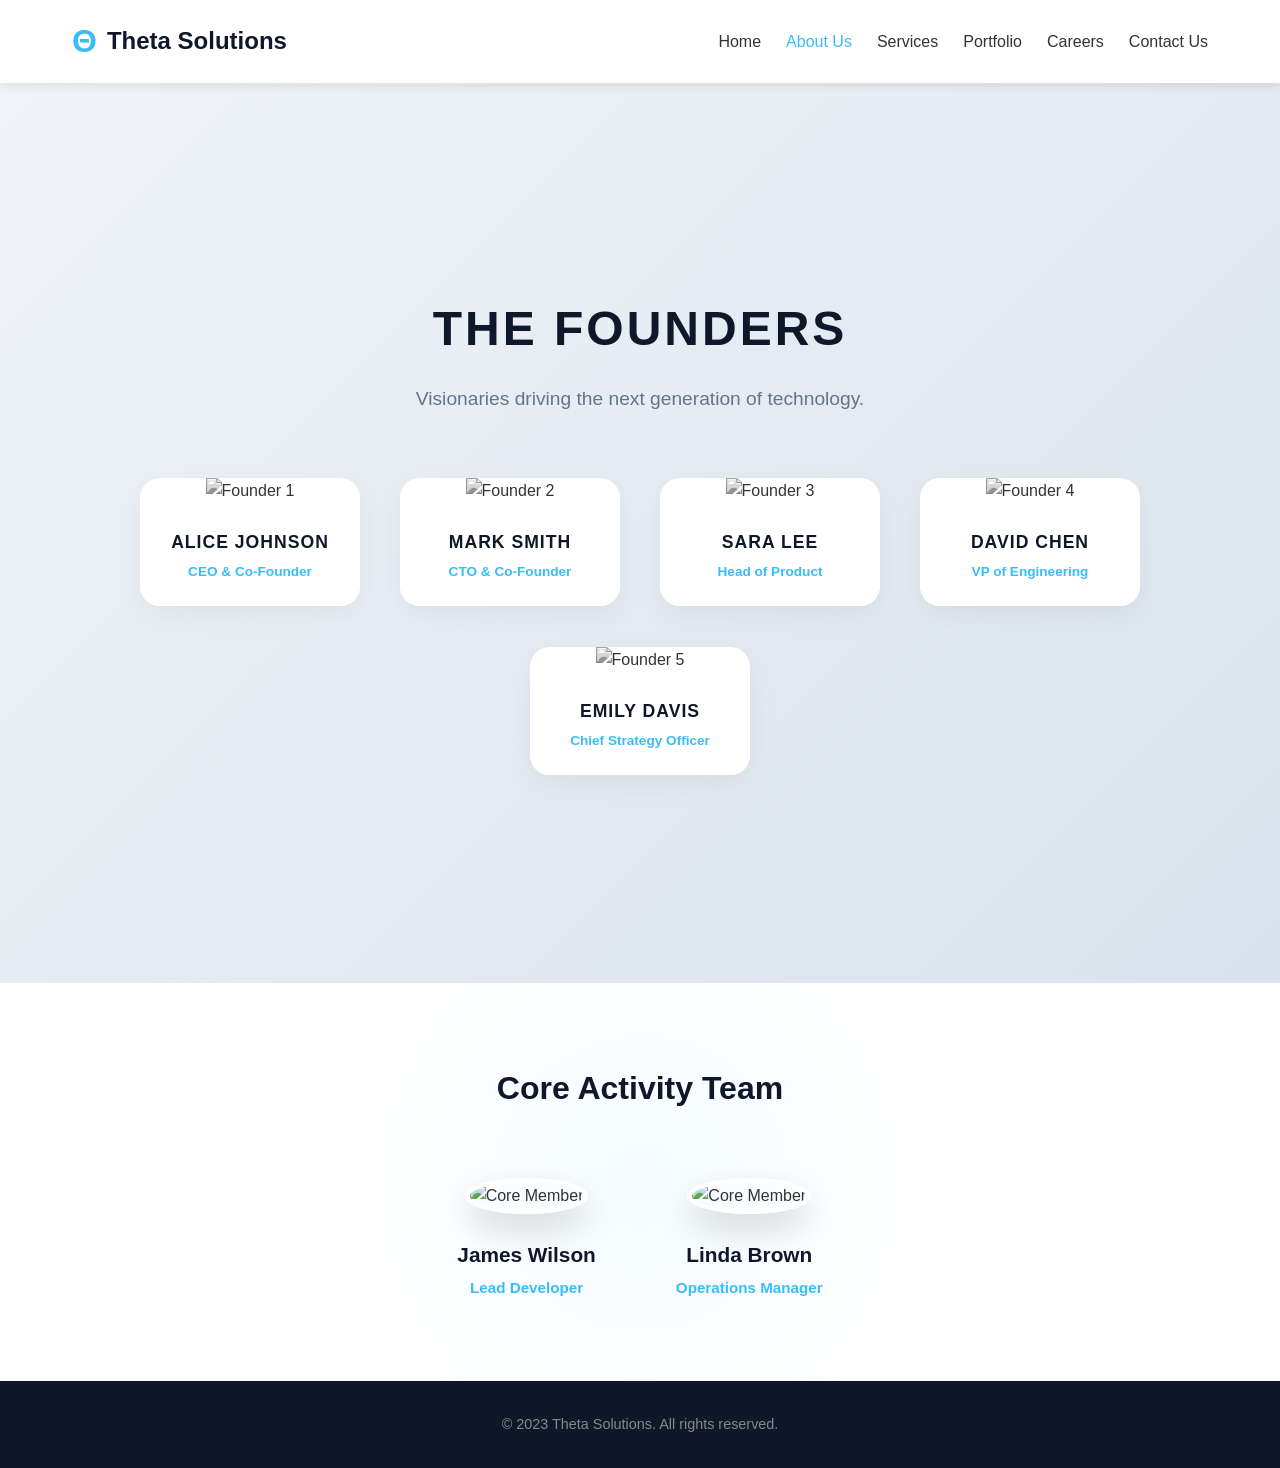
==== About-us.html @ 3244dc7b "Refactor About Us page with updated founder details Removed unnecessary comments and added role badg" ====
<!DOCTYPE html>
<html lang="en">
<head>
    <meta charset="UTF-8">
    <meta name="viewport" content="width=device-width, initial-scale=1.0">
    <title>Theta Solutions - About Us</title>
    
    <link rel="stylesheet" href="css/style.css">
</head>
<body>

    <!-- HEADER -->
    <header>
        <div class="header-container">
            <div class="brand-area">
                <div class="logo-icon">Θ</div>
                <div class="company-name">Theta Solutions</div>
            </div>
            
            <nav>
                <ul>
                    <li><a href="index.html">Home</a></li>
                    <li><a href="about.html" style="color: var(--accent-color);">About Us</a></li>
                    <li><a href="services.html">Services</a></li>
                    <li><a href="portfolio.html">Portfolio</a></li>
                    <li><a href="careers.html">Careers</a></li>
                    <li><a href="contact.html">Contact Us</a></li>
                </ul>
            </nav>
        </div>
    </header>

    <main>
        
        <!-- 1. FOUNDERS SECTION -->
        <section class="about-hero">
            <h2>The Founders</h2>
            <p>Visionaries driving the next generation of technology.</p>
            
            <div class="team-grid">
                
                <!-- Founder 1 -->
                <div class="team-card" onclick="activateCard(this)">
                    <img src="https://picsum.photos/seed/founder1/400/500" alt="Founder 1">
                    <div class="team-name-box">
                        <div class="team-name">Alice Johnson</div>
                        <div class="team-role">CEO & Co-Founder</div>
                    </div>
                    <div class="profile-details">
                        <h3>Alice Johnson</h3>
                        <span class="role-badge">CEO & Co-Founder</span>
                        <p>Alice has over 15 years of experience in strategic tech development. She leads the vision and global expansion of Theta Solutions, focusing on sustainable growth and innovation.</p>
                    </div>
                </div>

                <!-- Founder 2 -->
                <div class="team-card" onclick="activateCard(this)">
                    <img src="https://picsum.photos/seed/founder2/400/500" alt="Founder 2">
                    <div class="team-name-box">
                        <div class="team-name">Mark Smith</div>
                        <div class="team-role">CTO & Co-Founder</div>
                    </div>
                    <div class="profile-details">
                        <h3>Mark Smith</h3>
                        <span class="role-badge">CTO & Co-Founder</span>
                        <p>An expert in AI and machine learning, Mark architects the core systems that power our client solutions. He believes in code that thinks.</p>
                    </div>
                </div>

                <!-- Founder 3 -->
                <div class="team-card" onclick="activateCard(this)">
                    <img src="https://picsum.photos/seed/founder3/400/500" alt="Founder 3">
                    <div class="team-name-box">
                        <div class="team-name">Sara Lee</div>
                        <div class="team-role">Head of Product</div>
                    </div>
                    <div class="profile-details">
                        <h3>Sara Lee</h3>
                        <span class="role-badge">Head of Product</span>
                        <p>Sara ensures that every software deployment meets the highest standards of user experience. Her attention to detail is legendary.</p>
                    </div>
                </div>

                <!-- Founder 4 -->
                <div class="team-card" onclick="activateCard(this)">
                    <img src="https://picsum.photos/seed/founder4/400/500" alt="Founder 4">
                    <div class="team-name-box">
                        <div class="team-name">David Chen</div>
                        <div class="team-role">VP of Engineering</div>
                    </div>
                    <div class="profile-details">
                        <h3>David Chen</h3>
                        <span class="role-badge">VP of Engineering</span>
                        <p>David leads our engineering teams, fostering a culture of code excellence and rapid innovation across all departments.</p>
                    </div>
                </div>

                <!-- Founder 5 -->
                <div class="team-card" onclick="activateCard(this)">
                    <img src="https://picsum.photos/seed/founder5/400/500" alt="Founder 5">
                    <div class="team-name-box">
                        <div class="team-name">Emily Davis</div>
                        <div class="team-role">Chief Strategy Officer</div>
                    </div>
                    <div class="profile-details">
                        <h3>Emily Davis</h3>
                        <span class="role-badge">Chief Strategy Officer</span>
                        <p>Emily identifies new market opportunities and steers the company's long-term growth strategies with precision.</p>
                    </div>
                </div>

            </div>
        </section>

        <!-- The Overlay (Backdrop) -->
        <div class="founders-overlay" id="overlay"></div>

        <!-- 2. CORE MEMBERS SECTION -->
        <section class="core-section">
            <h2>Core Activity Team</h2>
            
            <div class="core-grid">
                
                <!-- Core 1 -->
                <div class="core-card">
                    <img src="https://picsum.photos/seed/core1/400/400" alt="Core Member">
                    <div class="core-name">James Wilson</div>
                    <div class="core-role">Lead Developer</div>
                </div>

                <!-- Core 2 -->
                <div class="core-card">
                    <img src="https://picsum.photos/seed/core2/400/400" alt="Core Member">
                    <div class="core-name">Linda Brown</div>
                    <div class="core-role">Operations Manager</div>
                </div>

            </div>
        </section>

    </main>

    <!-- FOOTER -->
    <footer>
        <p>&copy; 2023 Theta Solutions. All rights reserved.</p>
    </footer>

    <!-- JAVASCRIPT -->
    <script>
        const overlay = document.getElementById('overlay');
        const cards = document.querySelectorAll('.team-card');

        function activateCard(element) {
            // Add active class to clicked card
            element.classList.add('active');
            
            // Create a close button dynamically
            const closeBtn = document.createElement('button');
            closeBtn.className = 'close-btn';
            closeBtn.innerHTML = '&times;';
            closeBtn.onclick = closeOverlay;
            
            // Append close button to the active card
            element.appendChild(closeBtn);

            // Show overlay
            overlay.classList.add('active');
            
            // Prevent body scroll when modal is open
            document.body.style.overflow = 'hidden';
        }

        function closeOverlay() {
            // Remove active classes
            cards.forEach(card => {
                card.classList.remove('active');
                // Remove the close button if it exists
                const btn = card.querySelector('.close-btn');
                if(btn) btn.remove();
            });
            
            overlay.classList.remove('active');
            document.body.style.overflow = 'auto'; // Restore scroll
        }

        // Click overlay to close
        overlay.addEventListener('click', closeOverlay);
    </script>

</body>
</html>
---- css/style.css ----
/* --- css/style.css --- */

:root {
    --primary-color: #0f172a;
    --accent-color: #38bdf8;
    --text-dark: #333333;
    --text-light: #f8fafc;
    --bg-light: #ffffff;
    --bg-dark: #1e293b;
}

* { margin: 0; padding: 0; box-sizing: border-box; }

body {
    font-family: 'Segoe UI', Tahoma, Geneva, Verdana, sans-serif;
    color: var(--text-dark);
    line-height: 1.6;
}

a { text-decoration: none; color: inherit; transition: color 0.3s; }
ul { list-style: none; }

/* --- HEADER --- */
header {
    background-color: var(--bg-light);
    box-shadow: 0 2px 10px rgba(0,0,0,0.1);
    position: sticky;
    top: 0;
    z-index: 1000;
}

.header-container {
    max-width: 1200px;
    margin: 0 auto;
    padding: 1rem 2rem;
    display: flex;
    justify-content: space-between;
    align-items: center;
}

.brand-area {
    display: flex;
    align-items: center;
    gap: 10px;
}

.logo-icon {
    font-size: 2rem;
    color: var(--accent-color);
    font-weight: bold;
}

.company-name {
    font-size: 1.5rem;
    font-weight: 700;
    color: var(--primary-color);
}

nav ul { display: flex; gap: 25px; }
nav a { font-size: 1rem; font-weight: 500; color: var(--text-dark); }
nav a:hover { color: var(--accent-color); }

/* --- SLIDER --- */
.slider-container {
    position: relative;
    width: 100%;
    height: 900px;
    overflow: hidden;
    background-color: #000;
}

.slide {
    position: absolute; top: 0; left: 0;
    width: 100%; height: 100%;
    opacity: 0;
    transition: opacity 0.8s ease-in-out;
    background-size: cover;
    background-position: center;
}

.slide.active { opacity: 1; }

.slide-overlay {
    position: absolute;
    top: 50%; left: 50%;
    transform: translate(-50%, -50%);
    text-align: center;
    color: white;
    text-shadow: 2px 2px 8px rgba(0,0,0,0.8);
    z-index: 10;
}

.slide-overlay h2 { font-size: 3rem; margin-bottom: 10px; }

/* --- FOUR CIRCLES --- */
.services-preview {
    background-color: #f1f5f9;
    padding: 4rem 2rem;
    text-align: center;
}

.services-preview h2 {
    font-size: 2rem;
    color: var(--primary-color);
    margin-bottom: 3rem;
    text-transform: uppercase;
    letter-spacing: 2px;
}

.circles-container {
    display: flex;
    justify-content: center;
    gap: 3rem;
    flex-wrap: wrap;
}

.circle-item {
    text-decoration: none;
    color: inherit;
    display: flex;
    flex-direction: column;
    align-items: center;
    transition: transform 0.3s ease;
}

.circle-item:hover { transform: translateY(-10px); }

/* THIS MAKES THEM CIRCLES */
.circle-visual {
    width: 250px;
    height: 250px;
    border-radius: 50%;
    overflow: hidden;
    background-color: #fff;
    box-shadow: 0 10px 20px rgba(0,0,0,0.1);
    margin-bottom: 1rem;
    border: 5px solid white;
    transition: border-color 0.3s;
}

.circle-item:hover .circle-visual { border-color: var(--accent-color); }

.circle-visual img {
    width: 100%; height: 100%;
    object-fit: cover;
}

.circle-title {
    font-size: 1.1rem;
    font-weight: 700;
    color: var(--primary-color);
}

/* --- VISION & MISSION --- */
.split-section { display: flex; flex-wrap: wrap; width: 100%; }

.split-half {
    flex: 1;
    min-width: 350px;
    padding: 4rem 2rem;
    display: flex;
    flex-direction: column;
    justify-content: center;
}

.vision-section { 
    background-color: var(--bg-light); 
    color: var(--text-dark); 
    border-right: 1px solid #eee; 
}

.mission-section { 
    background-color: var(--bg-dark); 
    color: var(--text-light); 
}

.section-title { 
    font-size: 2rem; 
    margin-bottom: 1.5rem; 
    color: var(--accent-color); 
    text-transform: uppercase; 
}

.section-content { 
    font-size: 1.1rem; 
    max-width: 600px; 
    margin-bottom: 2rem; 
}

.cta-button {
    display: inline-block; padding: 12px 30px;
    background-color: var(--accent-color); color: var(--bg-dark);
    font-weight: bold; border-radius: 5px; width: fit-content;
}

/* --- FOOTER --- */
footer {
    background-color: #0f172a; color: #888;
    text-align: center; padding: 2rem;
    font-size: 0.9rem;
}

@media (max-width: 768px) {
    .header-container { flex-direction: column; gap: 1rem; }
    .slider-container { height: 400px; }
    .circles-container { gap: 2rem; }
    .circle-visual { width: 140px; height: 140px; }
}

/* --- ADVANCED ABOUT PAGE STYLES --- */

/* 1. MAIN SECTION BACKGROUND */
.about-hero {
    background: linear-gradient(135deg, #f0f4f8 0%, #d9e2ec 100%);
    padding: 5rem 2rem;
    text-align: center;
    min-height: 100vh; /* Full screen height */
    display: flex;
    flex-direction: column;
    justify-content: center;
    align-items: center;
}

.about-hero h2 {
    font-size: 3rem;
    color: var(--primary-color);
    margin-bottom: 1rem;
    text-transform: uppercase;
    letter-spacing: 3px;
    opacity: 0; /* For animation entry */
    animation: fadeInDown 1s ease forwards;
}

.about-hero p {
    font-size: 1.2rem;
    color: #64748b;
    max-width: 600px;
    margin-bottom: 4rem;
    opacity: 0;
    animation: fadeInUp 1s ease 0.3s forwards;
}

/* 2. FOUNDERS GRID (3D Cards) */
.team-grid {
    display: flex;
    justify-content: center;
    gap: 2.5rem;
    flex-wrap: wrap;
    position: relative;
    z-index: 10;
}

.team-card {
    position: relative;
    width: 220px;
    background: white;
    border-radius: 20px;
    overflow: hidden;
    box-shadow: 0 10px 30px rgba(0,0,0,0.05);
    cursor: pointer;
    transition: all 0.4s cubic-bezier(0.175, 0.885, 0.32, 1.275); /* Bouncy effect */
    transform-style: preserve-3d;
    opacity: 0;
    animation: popIn 0.6s ease forwards;
}

/* Staggered animation delay for cards */
.team-card:nth-child(1) { animation-delay: 0.5s; }
.team-card:nth-child(2) { animation-delay: 0.6s; }
.team-card:nth-child(3) { animation-delay: 0.7s; }
.team-card:nth-child(4) { animation-delay: 0.8s; }
.team-card:nth-child(5) { animation-delay: 0.9s; }

/* Image Styling: Grayscale to Color */
.team-card img {
    width: 100%;
    height: 280px;
    object-fit: cover;
    filter: grayscale(100%); /* Start Black & White */
    transition: all 0.5s ease;
}

.team-name-box {
    padding: 1.5rem;
    background: white;
    position: relative;
    z-index: 2;
}

.team-name {
    font-size: 1.1rem;
    font-weight: 800;
    color: var(--primary-color);
    text-transform: uppercase;
    letter-spacing: 1px;
}

.team-role {
    font-size: 0.85rem;
    color: var(--accent-color);
    font-weight: 600;
    margin-top: 5px;
}

/* --- HOVER EFFECTS --- */
.team-card:hover {
    transform: translateY(-15px) scale(1.05); /* Lift up and grow */
    box-shadow: 0 20px 40px rgba(56, 189, 248, 0.4); /* Blue Glow */
}

.team-card:hover img {
    filter: grayscale(0%); /* Turn to color */
    transform: scale(1.1); /* Zoom image slightly */
}

/* --- ACTIVE / EXPANDED STATE (The Modal) --- */
.founders-overlay {
    position: fixed;
    top: 0; left: 0; width: 100%; height: 100%;
    background: rgba(15, 23, 42, 0.6); /* Darker, sleeker overlay */
    backdrop-filter: blur(8px); /* Frosted glass effect on background */
    z-index: 900;
    opacity: 0;
    pointer-events: none;
    transition: opacity 0.4s ease;
    display: flex;
    align-items: center;
    justify-content: center;
}

.founders-overlay.active {
    opacity: 1;
    pointer-events: auto;
}

/* The Expanded Card */
.team-card.active {
    position: relative; /* Change from fixed to work with flex overlay */
    width: 450px;
    height: auto;
    z-index: 1000;
    transform: scale(1) !important;
    box-shadow: 0 25px 50px -12px rgba(0, 0, 0, 0.5);
    pointer-events: auto;
    animation: none; /* Stop entry animation */
    opacity: 1;
}

.team-card.active img {
    height: 350px;
    filter: grayscale(0%);
}

/* Hidden Details (Revealed on click) */
.profile-details {
    max-height: 0;
    overflow: hidden;
    opacity: 0;
    background: rgba(255, 255, 255, 0.95);
    transition: all 0.5s ease;
    padding: 0 2rem;
    text-align: left;
}

.team-card.active .profile-details {
    max-height: 500px;
    opacity: 1;
    padding: 2rem;
    border-top: 1px solid #eee;
}

.team-card.active .team-name-box {
    display: none; /* Hide the small info box when expanded */
}

.profile-details h3 {
    font-size: 1.8rem;
    color: var(--primary-color);
    margin-bottom: 0.5rem;
}

.profile-details .role-badge {
    display: inline-block;
    background: var(--accent-color);
    color: var(--bg-dark);
    padding: 4px 12px;
    border-radius: 20px;
    font-size: 0.8rem;
    font-weight: bold;
    margin-bottom: 1rem;
}

.profile-details p {
    color: #555;
    line-height: 1.7;
    font-size: 1rem;
}

.close-btn {
    position: absolute;
    top: 15px;
    right: 15px;
    background: white;
    border: none;
    font-size: 1.5rem;
    cursor: pointer;
    width: 40px; height: 40px;
    border-radius: 50%;
    display: flex; align-items: center; justify-content: center;
    box-shadow: 0 4px 10px rgba(0,0,0,0.2);
    z-index: 1001;
    transition: transform 0.3s;
}
.close-btn:hover { transform: rotate(90deg); background: var(--accent-color); }


/* 3. CORE MEMBERS (Floating Circles) */
.core-section {
    background: white;
    padding: 5rem 2rem;
    text-align: center;
    position: relative;
    overflow: hidden;
}

/* Decorative background circle */
.core-section::before {
    content: '';
    position: absolute;
    width: 600px; height: 600px;
    background: radial-gradient(circle, rgba(56, 189, 248, 0.05) 0%, rgba(255,255,255,0) 70%);
    top: 50%; left: 50%;
    transform: translate(-50%, -50%);
    z-index: 0;
}

.core-section h2 {
    font-size: 2rem;
    color: var(--primary-color);
    margin-bottom: 4rem;
    position: relative;
    z-index: 2;
}

.core-grid {
    display: flex;
    justify-content: center;
    gap: 5rem;
    position: relative;
    z-index: 2;
}

.core-card {
    animation: float 6s ease-in-out infinite;
}

.core-card:nth-child(2) { animation-delay: 3s; } /* Offset the float */

.core-card img {
    width: 200px;
    height: 200px;
    border-radius: 50%;
    object-fit: cover;
    border: 5px solid white;
    box-shadow: 0 15px 35px rgba(0,0,0,0.15);
    transition: all 0.4s ease;
}

.core-card:hover img {
    transform: scale(1.15) rotate(5deg);
    border-color: var(--accent-color);
}

.core-name {
    margin-top: 1.5rem;
    font-size: 1.3rem;
    font-weight: 700;
    color: var(--primary-color);
}

.core-role {
    color: var(--accent-color);
    font-weight: 600;
    font-size: 0.95rem;
    margin-top: 5px;
}

/* --- ANIMATIONS --- */
@keyframes fadeInDown {
    from { opacity: 0; transform: translateY(-30px); }
    to { opacity: 1; transform: translateY(0); }
}
@keyframes fadeInUp {
    from { opacity: 0; transform: translateY(30px); }
    to { opacity: 1; transform: translateY(0); }
}
@keyframes popIn {
    from { opacity: 0; transform: scale(0.8); }
    to { opacity: 1; transform: scale(1); }
}
@keyframes float {
    0% { transform: translateY(0px); }
    50% { transform: translateY(-20px); }
    100% { transform: translateY(0px); }
}
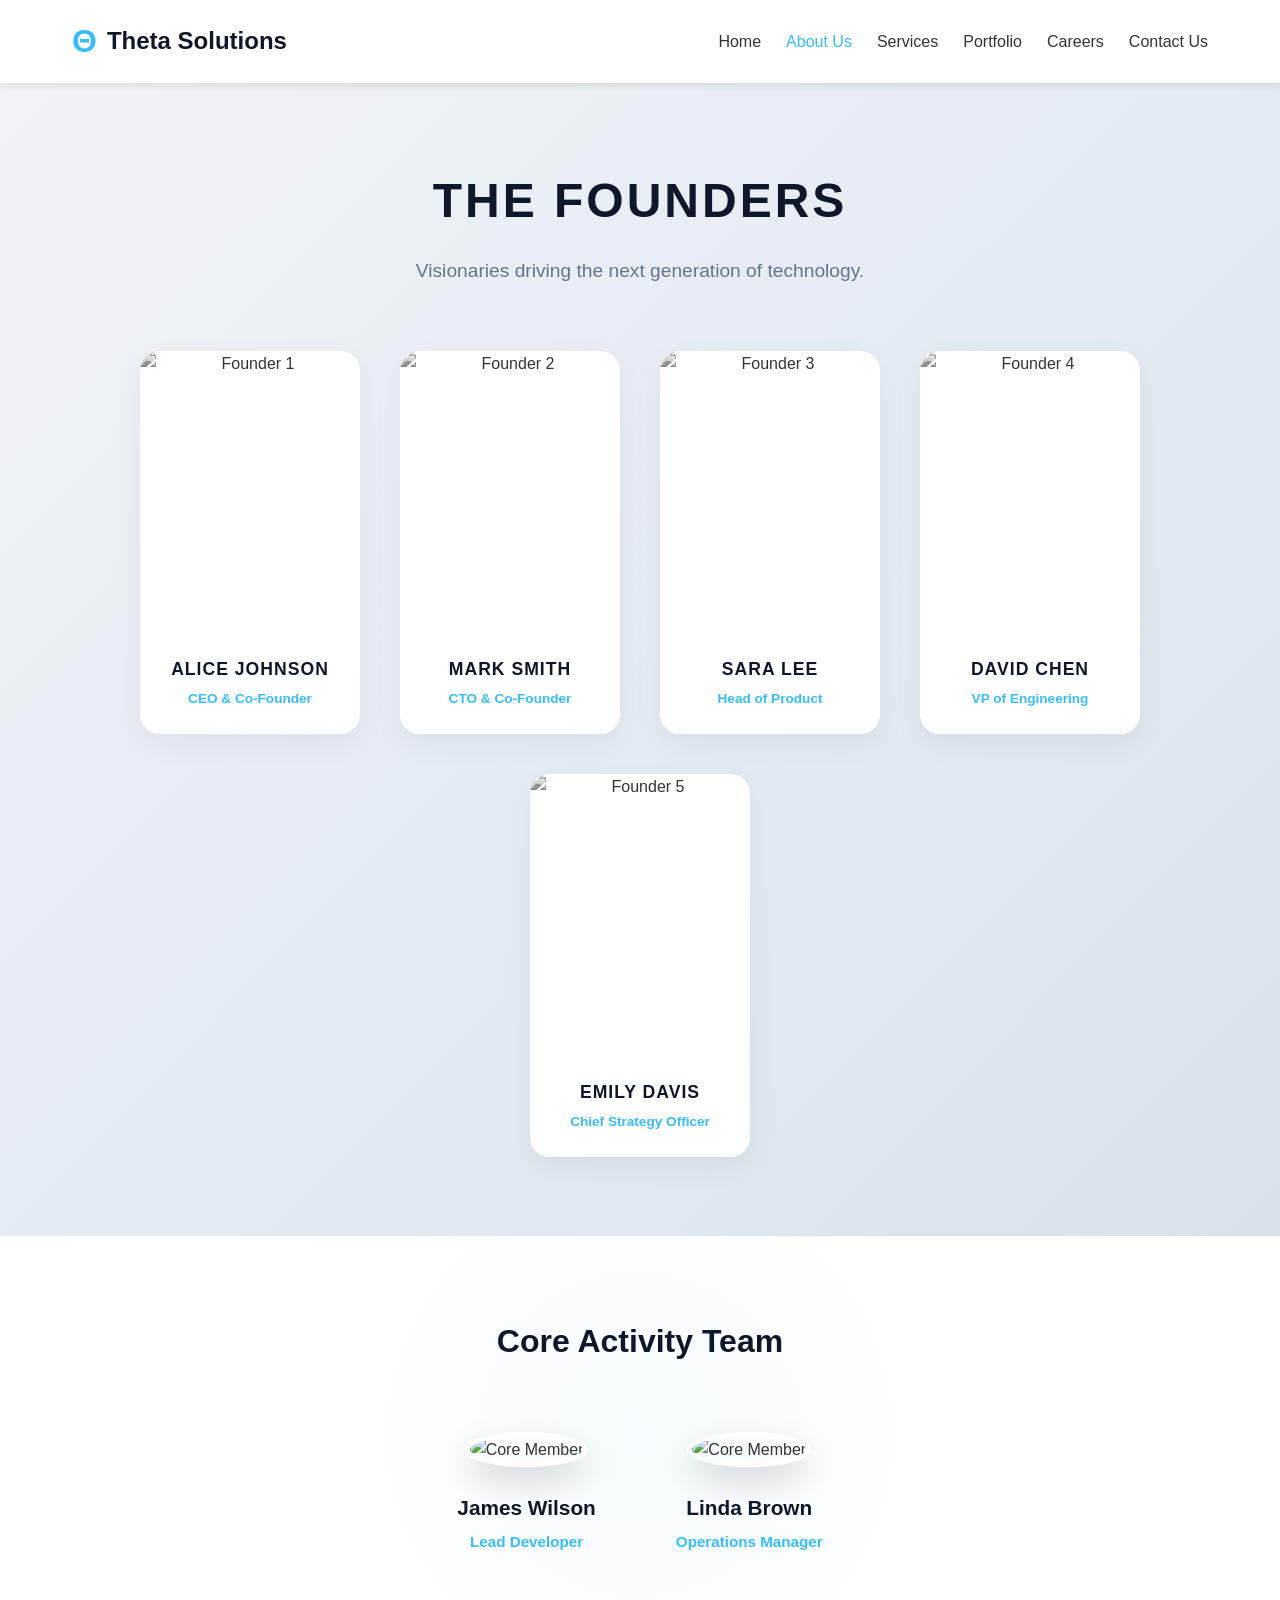
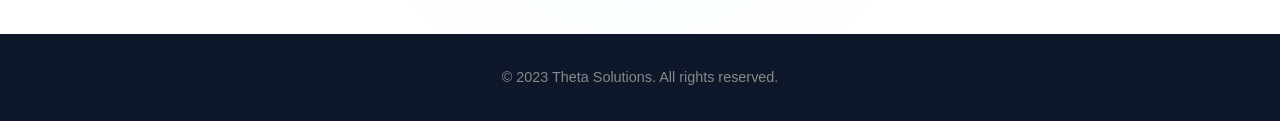
==== commit 2508da00: "Update About Us link to point to correct file" ====
--- a/About-us.html
+++ b/About-us.html
@@ -20,7 +20,7 @@
             <nav>
                 <ul>
                     <li><a href="index.html">Home</a></li>
-                    <li><a href="about.html" style="color: var(--accent-color);">About Us</a></li>
+                    <li><a href="about-us.html" style="color: var(--accent-color);">About Us</a></li>
                     <li><a href="services.html">Services</a></li>
                     <li><a href="portfolio.html">Portfolio</a></li>
                     <li><a href="careers.html">Careers</a></li>
--- a/css/style.css
+++ b/css/style.css
@@ -207,14 +207,16 @@
     .circle-visual { width: 140px; height: 140px; }
 }
 
-/* --- ADVANCED ABOUT PAGE STYLES --- */
-
-/* 1. MAIN SECTION BACKGROUND */
+/* ============================================================
+            ABOUT PAGE STYLES
+   ============================================================ */
+
+/* 1. HERO SECTION */
 .about-hero {
     background: linear-gradient(135deg, #f0f4f8 0%, #d9e2ec 100%);
     padding: 5rem 2rem;
     text-align: center;
-    min-height: 100vh; /* Full screen height */
+    min-height: 100vh;
     display: flex;
     flex-direction: column;
     justify-content: center;
@@ -227,7 +229,7 @@
     margin-bottom: 1rem;
     text-transform: uppercase;
     letter-spacing: 3px;
-    opacity: 0; /* For animation entry */
+    opacity: 0;
     animation: fadeInDown 1s ease forwards;
 }
 
@@ -240,7 +242,7 @@
     animation: fadeInUp 1s ease 0.3s forwards;
 }
 
-/* 2. FOUNDERS GRID (3D Cards) */
+/* 2. TEAM GRID */
 .team-grid {
     display: flex;
     justify-content: center;
@@ -255,36 +257,38 @@
     width: 220px;
     background: white;
     border-radius: 20px;
-    overflow: hidden;
+    overflow: hidden; /* Keeps image inside corners */
     box-shadow: 0 10px 30px rgba(0,0,0,0.05);
     cursor: pointer;
-    transition: all 0.4s cubic-bezier(0.175, 0.885, 0.32, 1.275); /* Bouncy effect */
-    transform-style: preserve-3d;
+    transition: all 0.4s cubic-bezier(0.175, 0.885, 0.32, 1.275);
     opacity: 0;
     animation: popIn 0.6s ease forwards;
 }
 
-/* Staggered animation delay for cards */
+/* Staggered entry */
 .team-card:nth-child(1) { animation-delay: 0.5s; }
 .team-card:nth-child(2) { animation-delay: 0.6s; }
 .team-card:nth-child(3) { animation-delay: 0.7s; }
 .team-card:nth-child(4) { animation-delay: 0.8s; }
 .team-card:nth-child(5) { animation-delay: 0.9s; }
 
-/* Image Styling: Grayscale to Color */
+/* IMAGE STYLING */
 .team-card img {
     width: 100%;
     height: 280px;
     object-fit: cover;
-    filter: grayscale(100%); /* Start Black & White */
+    filter: grayscale(100%);
     transition: all 0.5s ease;
-}
-
+    display: block; /* Removes bottom spacing */
+}
+
+/* NAME BOX (Default State) */
 .team-name-box {
     padding: 1.5rem;
     background: white;
     position: relative;
     z-index: 2;
+    transition: opacity 0.3s;
 }
 
 .team-name {
@@ -302,23 +306,33 @@
     margin-top: 5px;
 }
 
+/* PROFILE DETAILS (Hidden by default) */
+.profile-details {
+    max-height: 0;
+    overflow: hidden;
+    opacity: 0;
+    background: white;
+    padding: 0 2rem;
+    text-align: left;
+    transition: all 0.5s ease;
+}
+
 /* --- HOVER EFFECTS --- */
 .team-card:hover {
-    transform: translateY(-15px) scale(1.05); /* Lift up and grow */
-    box-shadow: 0 20px 40px rgba(56, 189, 248, 0.4); /* Blue Glow */
-}
-
+    transform: translateY(-15px) scale(1.05);
+    box-shadow: 0 20px 40px rgba(56, 189, 248, 0.4);
+}
 .team-card:hover img {
-    filter: grayscale(0%); /* Turn to color */
-    transform: scale(1.1); /* Zoom image slightly */
-}
-
-/* --- ACTIVE / EXPANDED STATE (The Modal) --- */
+    filter: grayscale(0%);
+    transform: scale(1.1);
+}
+
+/* --- OVERLAY (The Background Blur) --- */
 .founders-overlay {
     position: fixed;
     top: 0; left: 0; width: 100%; height: 100%;
-    background: rgba(15, 23, 42, 0.6); /* Darker, sleeker overlay */
-    backdrop-filter: blur(8px); /* Frosted glass effect on background */
+    background: rgba(15, 23, 42, 0.7);
+    backdrop-filter: blur(8px);
     z-index: 900;
     opacity: 0;
     pointer-events: none;
@@ -333,44 +347,37 @@
     pointer-events: auto;
 }
 
-/* The Expanded Card */
+/* --- ACTIVE / CLICKED STATE --- */
 .team-card.active {
-    position: relative; /* Change from fixed to work with flex overlay */
+    position: relative; /* Key: Relative inside Flex container */
     width: 450px;
     height: auto;
     z-index: 1000;
-    transform: scale(1) !important;
+    transform: scale(1) !important; /* Reset hover scale */
     box-shadow: 0 25px 50px -12px rgba(0, 0, 0, 0.5);
+    cursor: default;
     pointer-events: auto;
+    opacity: 1;
     animation: none; /* Stop entry animation */
-    opacity: 1;
-}
-
+}
+
+/* 1. Enlarge the Image */
 .team-card.active img {
     height: 350px;
     filter: grayscale(0%);
-}
-
-/* Hidden Details (Revealed on click) */
-.profile-details {
-    max-height: 0;
-    overflow: hidden;
-    opacity: 0;
-    background: rgba(255, 255, 255, 0.95);
-    transition: all 0.5s ease;
-    padding: 0 2rem;
-    text-align: left;
-}
-
+    transform: none !important; /* Reset hover transform */
+}
+
+/* 2. Hide the small Name Box */
+.team-card.active .team-name-box {
+    display: none;
+}
+
+/* 3. Show the Details Text */
 .team-card.active .profile-details {
-    max-height: 500px;
+    max-height: 500px; /* Expand to fit content */
     opacity: 1;
     padding: 2rem;
-    border-top: 1px solid #eee;
-}
-
-.team-card.active .team-name-box {
-    display: none; /* Hide the small info box when expanded */
 }
 
 .profile-details h3 {
@@ -396,25 +403,30 @@
     font-size: 1rem;
 }
 
+/* Close Button */
 .close-btn {
     position: absolute;
-    top: 15px;
-    right: 15px;
+    top: -20px;
+    right: -20px;
     background: white;
     border: none;
     font-size: 1.5rem;
     cursor: pointer;
-    width: 40px; height: 40px;
+    width: 45px; height: 45px;
     border-radius: 50%;
     display: flex; align-items: center; justify-content: center;
-    box-shadow: 0 4px 10px rgba(0,0,0,0.2);
-    z-index: 1001;
-    transition: transform 0.3s;
-}
-.close-btn:hover { transform: rotate(90deg); background: var(--accent-color); }
-
-
-/* 3. CORE MEMBERS (Floating Circles) */
+    box-shadow: 0 4px 15px rgba(0,0,0,0.2);
+    z-index: 1002;
+    transition: transform 0.3s, background 0.3s;
+    color: #333;
+}
+.close-btn:hover { 
+    transform: rotate(90deg); 
+    background: var(--accent-color); 
+    color: white; 
+}
+
+/* --- CORE MEMBERS --- */
 .core-section {
     background: white;
     padding: 5rem 2rem;
@@ -422,8 +434,6 @@
     position: relative;
     overflow: hidden;
 }
-
-/* Decorative background circle */
 .core-section::before {
     content: '';
     position: absolute;
@@ -433,7 +443,6 @@
     transform: translate(-50%, -50%);
     z-index: 0;
 }
-
 .core-section h2 {
     font-size: 2rem;
     color: var(--primary-color);
@@ -441,7 +450,6 @@
     position: relative;
     z-index: 2;
 }
-
 .core-grid {
     display: flex;
     justify-content: center;
@@ -449,57 +457,27 @@
     position: relative;
     z-index: 2;
 }
-
 .core-card {
     animation: float 6s ease-in-out infinite;
 }
-
-.core-card:nth-child(2) { animation-delay: 3s; } /* Offset the float */
-
+.core-card:nth-child(2) { animation-delay: 3s; }
 .core-card img {
-    width: 200px;
-    height: 200px;
+    width: 200px; height: 200px;
     border-radius: 50%;
     object-fit: cover;
     border: 5px solid white;
     box-shadow: 0 15px 35px rgba(0,0,0,0.15);
     transition: all 0.4s ease;
 }
-
 .core-card:hover img {
     transform: scale(1.15) rotate(5deg);
     border-color: var(--accent-color);
 }
-
-.core-name {
-    margin-top: 1.5rem;
-    font-size: 1.3rem;
-    font-weight: 700;
-    color: var(--primary-color);
-}
-
-.core-role {
-    color: var(--accent-color);
-    font-weight: 600;
-    font-size: 0.95rem;
-    margin-top: 5px;
-}
+.core-name { margin-top: 1.5rem; font-size: 1.3rem; font-weight: 700; color: var(--primary-color); }
+.core-role { color: var(--accent-color); font-weight: 600; font-size: 0.95rem; margin-top: 5px; }
 
 /* --- ANIMATIONS --- */
-@keyframes fadeInDown {
-    from { opacity: 0; transform: translateY(-30px); }
-    to { opacity: 1; transform: translateY(0); }
-}
-@keyframes fadeInUp {
-    from { opacity: 0; transform: translateY(30px); }
-    to { opacity: 1; transform: translateY(0); }
-}
-@keyframes popIn {
-    from { opacity: 0; transform: scale(0.8); }
-    to { opacity: 1; transform: scale(1); }
-}
-@keyframes float {
-    0% { transform: translateY(0px); }
-    50% { transform: translateY(-20px); }
-    100% { transform: translateY(0px); }
-}
+@keyframes fadeInDown { from { opacity: 0; transform: translateY(-30px); } to { opacity: 1; transform: translateY(0); } }
+@keyframes fadeInUp { from { opacity: 0; transform: translateY(30px); } to { opacity: 1; transform: translateY(0); } }
+@keyframes popIn { from { opacity: 0; transform: scale(0.8); } to { opacity: 1; transform: scale(1); } }
+@keyframes float { 0% { transform: translateY(0px); } 50% { transform: translateY(-20px); } 100% { transform: translateY(0px); } }
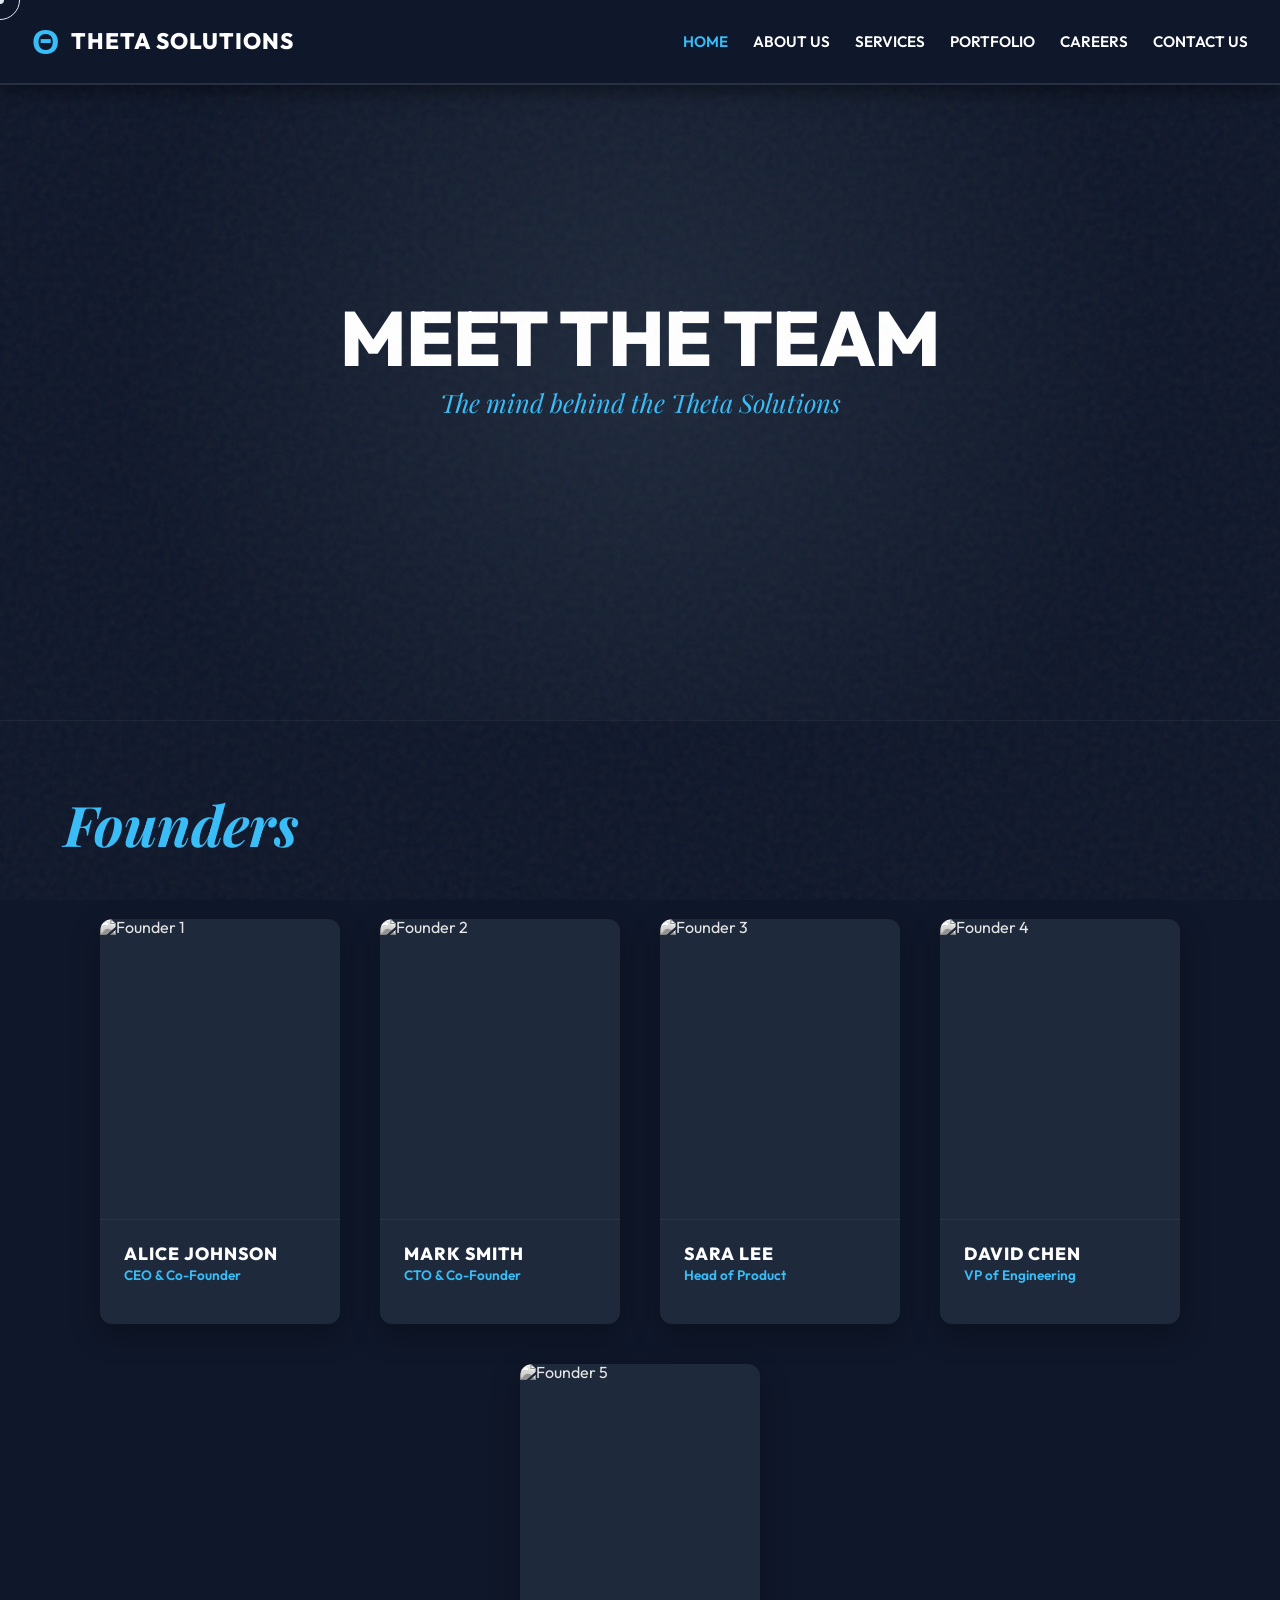
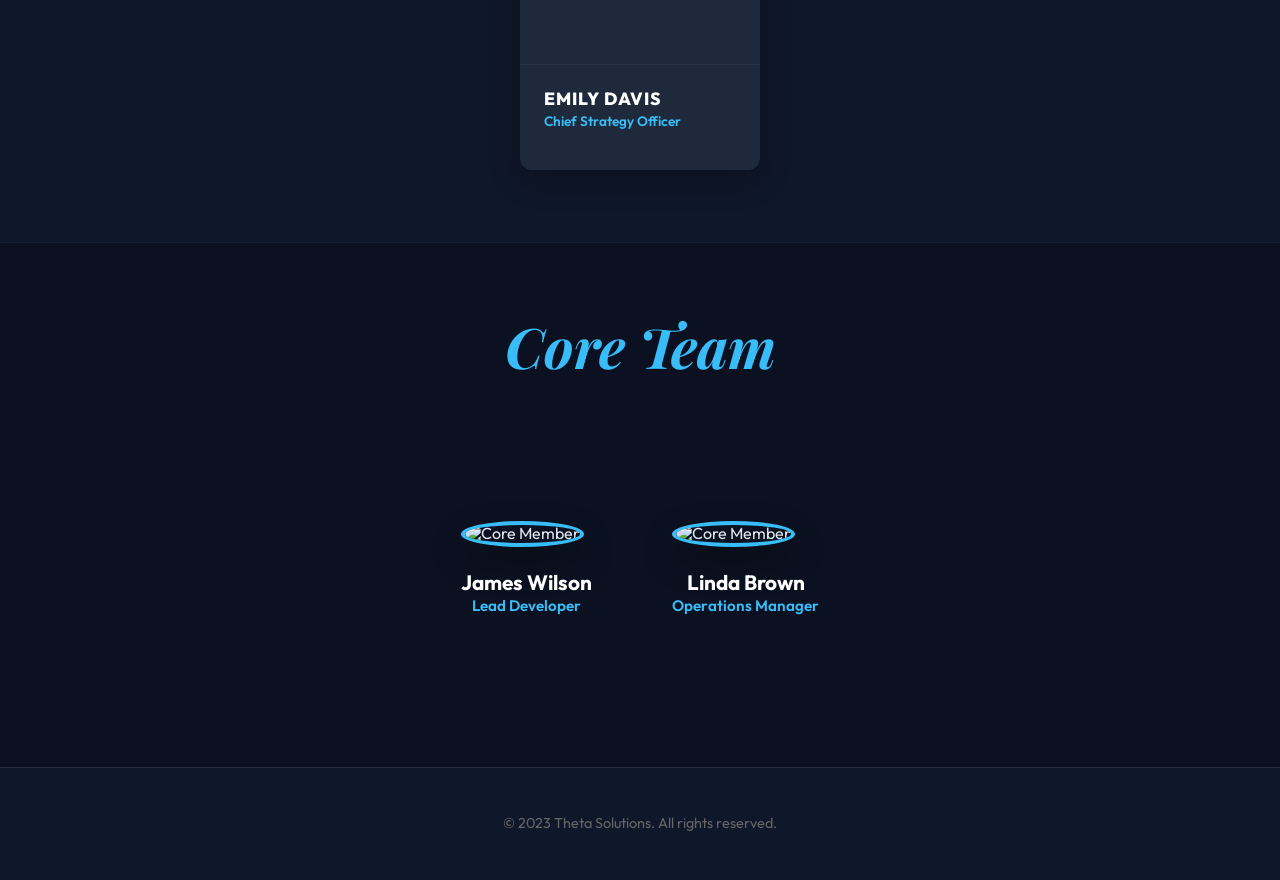
==== commit cc1a12ab: "Update navigation links in About-us.html" ====
--- a/About-us.html
+++ b/About-us.html
@@ -3,189 +3,434 @@
 <head>
     <meta charset="UTF-8">
     <meta name="viewport" content="width=device-width, initial-scale=1.0">
-    <title>Theta Solutions - About Us</title>
+    <title>Theta Solutions - Team</title>
     
-    <link rel="stylesheet" href="css/style.css">
+    <!-- Fonts -->
+    <link rel="preconnect" href="https://fonts.googleapis.com">
+    <link rel="preconnect" href="https://fonts.gstatic.com" crossorigin>
+    <link href="https://fonts.googleapis.com/css2?family=Outfit:wght@300;500;800&family=Playfair+Display:ital,wght@1,400;1,700&display=swap" rel="stylesheet">
+
+    <style>
+        /* --- RESET & VARS --- */
+        :root {
+            --bg-color: #0f172a;
+            --bg-card: #1e293b;
+            --text-color: #e2e8f0;
+            --accent-color: #38bdf8;
+            --font-main: 'Outfit', sans-serif;
+            --font-serif: 'Playfair Display', serif;
+        }
+
+        html, body {
+            margin: 0; padding: 0; box-sizing: border-box;
+            position: relative; width: 100%;
+            background-color: var(--bg-color);
+            color: var(--text-color);
+            font-family: var(--font-main);
+            overflow-x: hidden;
+            line-height: 1.1;
+        }
+
+        * { margin: 0; padding: 0; box-sizing: border-box; cursor: none; }
+
+        /* --- GRAIN OVERLAY --- */
+        .noise-overlay {
+            position: fixed; top: 0; left: 0; width: 100%; height: 100%;
+            pointer-events: none; z-index: 9998; opacity: 0.05;
+            background-image: url("data:image/svg+xml,%3Csvg viewBox='0 0 200 200' xmlns='http://www.w3.org/2000/svg'%3E%3Cfilter id='noiseFilter'%3E%3CfeTurbulence type='fractalNoise' baseFrequency='0.65' numOctaves='3' stitchTiles='stitch'/%3E%3C/filter%3E%3Crect width='100%25' height='100%25' filter='url(%23noiseFilter)'/%3E%3C/svg%3E");
+        }
+
+        /* --- CUSTOM CURSOR --- */
+        .cursor-dot, .cursor-outline {
+            position: fixed; top: 0; left: 0;
+            transform: translate(-50%, -50%);
+            border-radius: 50%; z-index: 10000; pointer-events: none;
+        }
+        .cursor-dot { width: 8px; height: 8px; background-color: var(--text-color); }
+        .cursor-outline { width: 40px; height: 40px; border: 1px solid var(--text-color); transition: width 0.2s, height 0.2s, background-color 0.2s; }
+        .team-card:hover ~ .cursor-outline, .core-card:hover ~ .cursor-outline {
+            width: 60px; height: 60px; background-color: rgba(255, 255, 255, 0.1); border-color: transparent;
+        }
+
+        /* --- HEADER --- */
+        .main-header {
+            position: fixed; top: 0; left: 0; width: 100%;
+            padding: 1.5rem 2rem; display: flex; justify-content: space-between; align-items: center;
+            z-index: 9999; background-color: #0f172a;
+            border-bottom: 2px solid rgba(255,255,255,0.1);
+            box-shadow: 0 4px 20px rgba(0,0,0,0.5);
+        }
+        .brand-area { display: flex; align-items: center; gap: 12px; z-index: 100000; }
+        .logo-icon { font-size: 2.2rem; color: var(--accent-color); font-weight: bold; line-height: 1; }
+        .company-name { font-size: 1.4rem; font-weight: 800; color: white; letter-spacing: 1px; text-transform: uppercase; }
+        nav { z-index: 100000; }
+        nav ul { display: flex; gap: 25px; list-style: none; }
+        nav a { font-size: 0.95rem; font-weight: 600; color: #fff; text-transform: uppercase; text-decoration: none; transition: color 0.3s; }
+        nav a:hover { color: var(--accent-color); }
+
+        /* --- HERO SECTION --- */
+        .hero {
+            height: 80vh;
+            display: flex;
+            flex-direction: column;
+            justify-content: center;
+            align-items: center;
+            text-align: center;
+            position: relative;
+            padding: 0 5vw;
+            background: radial-gradient(circle at 50% 50%, #1e293b 0%, #0f172a 70%);
+        }
+
+        h1 {
+            font-size: clamp(3rem, 6vw, 5rem);
+            font-weight: 800; line-height: 0.9;
+            text-transform: uppercase; letter-spacing: -1px;
+            color: white; margin-bottom: 1rem;
+        }
+
+        .sub-heading {
+            font-family: var(--font-serif);
+            font-style: italic;
+            font-size: clamp(1.2rem, 2vw, 2rem);
+            color: var(--accent-color);
+            max-width: 600px;
+        }
+
+        /* --- SECTION --- */
+        .section {
+            padding: 8vh 5vw;
+            position: relative;
+            border-top: 1px solid rgba(255,255,255,0.05);
+        }
+        .section-title {
+            font-size: clamp(2rem, 5vw, 3.5rem);
+            font-family: var(--font-serif);
+            font-style: italic;
+            margin-bottom: 4rem;
+            color: var(--accent-color);
+        }
+
+        /* --- TEAM GRID --- */
+        .team-grid {
+            display: flex; justify-content: center; gap: 2.5rem;
+            flex-wrap: wrap; position: relative; z-index: 10;
+        }
+
+        .team-card {
+            position: relative; width: 240px; background: var(--bg-card);
+            border-radius: 12px; overflow: hidden;
+            box-shadow: 0 10px 30px rgba(0,0,0,0.3);
+            cursor: pointer; transition: all 0.4s cubic-bezier(0.175, 0.885, 0.32, 1.275);
+        }
+
+        .team-card img {
+            width: 100%; height: 300px; object-fit: cover;
+            filter: grayscale(100%); transition: all 0.5s ease; display: block;
+        }
+
+        .team-name-box {
+            padding: 1.5rem; background: var(--bg-card);
+            position: relative; z-index: 2; border-top: 1px solid rgba(255,255,255,0.05);
+        }
+
+        .team-name {
+            font-size: 1.1rem; font-weight: 800; color: white;
+            text-transform: uppercase; letter-spacing: 1px;
+        }
+
+        .team-role {
+            font-size: 0.85rem; color: var(--accent-color);
+            font-weight: 600; margin-top: 5px;
+        }
+
+        /* Hidden Details */
+        .profile-details {
+            max-height: 0; overflow: hidden; opacity: 0;
+            background: #253346; padding: 0 2rem;
+            text-align: left; transition: all 0.5s ease;
+            width: 0; display: inline-block; vertical-align: top;
+        }
+
+        /* Hover */
+        .team-card:hover { transform: translateY(-15px) scale(1.05); box-shadow: 0 20px 40px rgba(56, 189, 248, 0.2); }
+        .team-card:hover img { filter: grayscale(0%); transform: scale(1.1); }
+
+        /* --- ACTIVE STATE (SPLIT LAYOUT) --- */
+        .founders-overlay {
+            position: fixed; top: 0; left: 0; width: 100%; height: 100%;
+            background: rgba(15, 23, 42, 0.95);
+            backdrop-filter: blur(15px); z-index: 900;
+            opacity: 0; pointer-events: none; transition: opacity 0.4s ease;
+            display: flex; align-items: center; justify-content: center;
+        }
+        .founders-overlay.active { opacity: 1; pointer-events: auto; }
+
+        .team-card.active {
+            position: relative; width: 800px; max-width: 90vw; height: auto;
+            z-index: 1000; transform: scale(1) !important;
+            box-shadow: 0 25px 50px -12px rgba(0, 0, 0, 0.8);
+            cursor: default; pointer-events: auto; opacity: 1; animation: none;
+            display: flex; flex-direction: row; align-items: flex-start; overflow: visible;
+            background: var(--bg-card);
+        }
+
+        .team-card.active .team-name-box { display: none; }
+
+        .team-card.active img {
+            width: 45%; height: 450px; object-fit: cover;
+            filter: grayscale(0%); transform: none !important;
+            border-radius: 12px 0 0 12px; margin: 0;
+        }
+
+        .team-card.active .profile-details {
+            max-height: 600px; opacity: 1; width: 55%;
+            padding: 3rem 2rem; height: 450px; overflow-y: auto;
+            border-radius: 0 12px 12px 0; background: var(--bg-card); margin: 0;
+            color: #cbd5e1;
+        }
+
+        /* Close Button */
+        .close-btn {
+            position: absolute; top: -20px; right: -20px;
+            background: var(--accent-color); border: none; font-size: 1.5rem;
+            cursor: pointer; width: 45px; height: 45px; border-radius: 50%;
+            display: flex; align-items: center; justify-content: center;
+            box-shadow: 0 4px 15px rgba(0,0,0,0.3); z-index: 1002;
+            transition: transform 0.3s; color: #0f172a;
+        }
+        .close-btn:hover { transform: rotate(90deg); background: white; }
+
+        /* --- CORE MEMBERS --- */
+        .core-section { display: flex; justify-content: center; gap: 5rem; padding: 5rem 0; position: relative; }
+        .core-card { animation: float 6s ease-in-out infinite; }
+        .core-card:nth-child(2) { animation-delay: 3s; }
+        .core-card img {
+            width: 220px; height: 220px; border-radius: 50%; object-fit: cover;
+            border: 4px solid var(--accent-color); box-shadow: 0 15px 35px rgba(0,0,0,0.3);
+            transition: all 0.4s ease;
+        }
+        .core-card:hover img { transform: scale(1.15); border-color: white; }
+        .core-name { margin-top: 1.5rem; font-size: 1.3rem; font-weight: 700; color: white; text-align: center; }
+        .core-role { color: var(--accent-color); font-weight: 600; font-size: 0.95rem; margin-top: 5px; text-align: center; }
+
+        /* --- ANIMATIONS --- */
+        .reveal-up { opacity: 0; transform: translateY(50px); transition: all 1s cubic-bezier(0.22, 1, 0.36, 1); }
+        .reveal-left { opacity: 0; transform: translateX(-50px); transition: all 1s cubic-bezier(0.22, 1, 0.36, 1); }
+        .reveal-right { opacity: 0; transform: translateX(50px); transition: all 1s cubic-bezier(0.22, 1, 0.36, 1); }
+        .active-reveal { opacity: 1; transform: translate(0, 0); }
+
+        @keyframes float {
+            0% { transform: translateY(0px); }
+            50% { transform: translateY(-20px); }
+            100% { transform: translateY(0px); }
+        }
+
+        @media (max-width: 768px) {
+            .cursor-dot, .cursor-outline { display: none; } * { cursor: auto; }
+            .team-card.active { flex-direction: column; width: 90%; }
+            .team-card.active img { width: 100%; height: 300px; border-radius: 12px 12px 0 0; }
+            .team-card.active .profile-details { width: 100%; height: auto; border-radius: 0 0 12px 12px; }
+            .core-section { flex-direction: column; align-items: center; }
+        }
+    </style>
 </head>
 <body>
 
+    <!-- VISUAL EFFECTS -->
+    <div class="noise-overlay"></div>
+    <div class="cursor-dot" data-cursor-dot></div>
+    <div class="cursor-outline" data-cursor-outline></div>
+
     <!-- HEADER -->
-    <header>
-        <div class="header-container">
-            <div class="brand-area">
-                <div class="logo-icon">Θ</div>
-                <div class="company-name">Theta Solutions</div>
-            </div>
+    <div class="main-header">
+        <div class="brand-area">
+            <div class="logo-icon">Θ</div>
+            <div class="company-name">THETA SOLUTIONS</div>
+        </div>
+        
+        <nav>
+            <ul>
+                <li><a href="#" style="color: var(--accent-color);">Home</a></li>
+                <li><a href="About-us.html">About Us</a></li>
+                <li><a href="Services.html">Services</a></li>
+                <li><a href="Portfolio.html">Portfolio</a></li>
+                <li><a href="Careers.html">Careers</a></li>
+                <li><a href="contact-us.html">Contact Us</a></li>
+            </ul>
+        </nav>
+    </div>
+
+    <!-- HERO -->
+    <section class="hero">
+        <div class="reveal-up">
+            <h1>MEET THE TEAM</h1>
+            <p class="sub-heading">The mind behind the Theta Solutions</p>
+        </div>
+    </section>
+
+    <!-- FOUNDERS SECTION -->
+    <section class="section">
+        <div class="reveal-up">
+            <h2 class="section-title">Founders</h2>
+        </div>
+        
+        <div class="team-grid">
             
-            <nav>
-                <ul>
-                    <li><a href="index.html">Home</a></li>
-                    <li><a href="about-us.html" style="color: var(--accent-color);">About Us</a></li>
-                    <li><a href="services.html">Services</a></li>
-                    <li><a href="portfolio.html">Portfolio</a></li>
-                    <li><a href="careers.html">Careers</a></li>
-                    <li><a href="contact.html">Contact Us</a></li>
-                </ul>
-            </nav>
-        </div>
-    </header>
-
-    <main>
+            <!-- Founder 1 -->
+            <div class="team-card reveal-left" onclick="activateCard(this)">
+                <img src="https://picsum.photos/seed/founder1/400/500" alt="Founder 1">
+                <div class="team-name-box">
+                    <div class="team-name">Alice Johnson</div>
+                    <div class="team-role">CEO & Co-Founder</div>
+                </div>
+                <div class="profile-details">
+                    <h3 style="color:white; font-size:1.8rem; margin-bottom:0.5rem;">Alice Johnson</h3>
+                    <span style="background:var(--accent-color); color:#0f172a; padding:2px 10px; border-radius:10px; font-size:0.8rem; font-weight:bold;">CEO & Co-Founder</span>
+                    <p style="margin-top:1.5rem; line-height:1.6;">Alice leads Theta Solutions with over 15 years of strategic tech development. Her vision drives our global expansion and sustainable growth.</p>
+                </div>
+            </div>
+
+            <!-- Founder 2 -->
+            <div class="team-card reveal-up" onclick="activateCard(this)">
+                <img src="https://picsum.photos/seed/founder2/400/500" alt="Founder 2">
+                <div class="team-name-box">
+                    <div class="team-name">Mark Smith</div>
+                    <div class="team-role">CTO & Co-Founder</div>
+                </div>
+                <div class="profile-details">
+                    <h3 style="color:white; font-size:1.8rem; margin-bottom:0.5rem;">Mark Smith</h3>
+                    <span style="background:var(--accent-color); color:#0f172a; padding:2px 10px; border-radius:10px; font-size:0.8rem; font-weight:bold;">CTO & Co-Founder</span>
+                    <p style="margin-top:1.5rem; line-height:1.6;">An expert in AI and machine learning, Mark architects the core systems that power our client solutions.</p>
+                </div>
+            </div>
+
+            <!-- Founder 3 -->
+            <div class="team-card reveal-up" onclick="activateCard(this)">
+                <img src="https://picsum.photos/seed/founder3/400/500" alt="Founder 3">
+                <div class="team-name-box">
+                    <div class="team-name">Sara Lee</div>
+                    <div class="team-role">Head of Product</div>
+                </div>
+                <div class="profile-details">
+                    <h3 style="color:white; font-size:1.8rem; margin-bottom:0.5rem;">Sara Lee</h3>
+                    <span style="background:var(--accent-color); color:#0f172a; padding:2px 10px; border-radius:10px; font-size:0.8rem; font-weight:bold;">Head of Product</span>
+                    <p style="margin-top:1.5rem; line-height:1.6;">Sara ensures that every software deployment meets the highest standards of user experience.</p>
+                </div>
+            </div>
+
+            <!-- Founder 4 -->
+            <div class="team-card reveal-up" onclick="activateCard(this)">
+                <img src="https://picsum.photos/seed/founder4/400/500" alt="Founder 4">
+                <div class="team-name-box">
+                    <div class="team-name">David Chen</div>
+                    <div class="team-role">VP of Engineering</div>
+                </div>
+                <div class="profile-details">
+                    <h3 style="color:white; font-size:1.8rem; margin-bottom:0.5rem;">David Chen</h3>
+                    <span style="background:var(--accent-color); color:#0f172a; padding:2px 10px; border-radius:10px; font-size:0.8rem; font-weight:bold;">VP of Engineering</span>
+                    <p style="margin-top:1.5rem; line-height:1.6;">David leads our engineering teams, fostering a culture of code excellence and rapid innovation.</p>
+                </div>
+            </div>
+
+            <!-- Founder 5 -->
+            <div class="team-card reveal-right" onclick="activateCard(this)">
+                <img src="https://picsum.photos/seed/founder5/400/500" alt="Founder 5">
+                <div class="team-name-box">
+                    <div class="team-name">Emily Davis</div>
+                    <div class="team-role">Chief Strategy Officer</div>
+                </div>
+                <div class="profile-details">
+                    <h3 style="color:white; font-size:1.8rem; margin-bottom:0.5rem;">Emily Davis</h3>
+                    <span style="background:var(--accent-color); color:#0f172a; padding:2px 10px; border-radius:10px; font-size:0.8rem; font-weight:bold;">Chief Strategy Officer</span>
+                    <p style="margin-top:1.5rem; line-height:1.6;">Emily identifies new market opportunities and steers the company's long-term growth strategies.</p>
+                </div>
+            </div>
+
+        </div>
+    </section>
+
+    <!-- OVERLAY -->
+    <div class="founders-overlay" id="overlay"></div>
+
+    <!-- CORE MEMBERS -->
+    <section class="section" style="background: #0b1120;">
+        <div class="reveal-up">
+            <h2 class="section-title" style="text-align: center;">Core Team</h2>
+        </div>
         
-        <!-- 1. FOUNDERS SECTION -->
-        <section class="about-hero">
-            <h2>The Founders</h2>
-            <p>Visionaries driving the next generation of technology.</p>
-            
-            <div class="team-grid">
-                
-                <!-- Founder 1 -->
-                <div class="team-card" onclick="activateCard(this)">
-                    <img src="https://picsum.photos/seed/founder1/400/500" alt="Founder 1">
-                    <div class="team-name-box">
-                        <div class="team-name">Alice Johnson</div>
-                        <div class="team-role">CEO & Co-Founder</div>
-                    </div>
-                    <div class="profile-details">
-                        <h3>Alice Johnson</h3>
-                        <span class="role-badge">CEO & Co-Founder</span>
-                        <p>Alice has over 15 years of experience in strategic tech development. She leads the vision and global expansion of Theta Solutions, focusing on sustainable growth and innovation.</p>
-                    </div>
-                </div>
-
-                <!-- Founder 2 -->
-                <div class="team-card" onclick="activateCard(this)">
-                    <img src="https://picsum.photos/seed/founder2/400/500" alt="Founder 2">
-                    <div class="team-name-box">
-                        <div class="team-name">Mark Smith</div>
-                        <div class="team-role">CTO & Co-Founder</div>
-                    </div>
-                    <div class="profile-details">
-                        <h3>Mark Smith</h3>
-                        <span class="role-badge">CTO & Co-Founder</span>
-                        <p>An expert in AI and machine learning, Mark architects the core systems that power our client solutions. He believes in code that thinks.</p>
-                    </div>
-                </div>
-
-                <!-- Founder 3 -->
-                <div class="team-card" onclick="activateCard(this)">
-                    <img src="https://picsum.photos/seed/founder3/400/500" alt="Founder 3">
-                    <div class="team-name-box">
-                        <div class="team-name">Sara Lee</div>
-                        <div class="team-role">Head of Product</div>
-                    </div>
-                    <div class="profile-details">
-                        <h3>Sara Lee</h3>
-                        <span class="role-badge">Head of Product</span>
-                        <p>Sara ensures that every software deployment meets the highest standards of user experience. Her attention to detail is legendary.</p>
-                    </div>
-                </div>
-
-                <!-- Founder 4 -->
-                <div class="team-card" onclick="activateCard(this)">
-                    <img src="https://picsum.photos/seed/founder4/400/500" alt="Founder 4">
-                    <div class="team-name-box">
-                        <div class="team-name">David Chen</div>
-                        <div class="team-role">VP of Engineering</div>
-                    </div>
-                    <div class="profile-details">
-                        <h3>David Chen</h3>
-                        <span class="role-badge">VP of Engineering</span>
-                        <p>David leads our engineering teams, fostering a culture of code excellence and rapid innovation across all departments.</p>
-                    </div>
-                </div>
-
-                <!-- Founder 5 -->
-                <div class="team-card" onclick="activateCard(this)">
-                    <img src="https://picsum.photos/seed/founder5/400/500" alt="Founder 5">
-                    <div class="team-name-box">
-                        <div class="team-name">Emily Davis</div>
-                        <div class="team-role">Chief Strategy Officer</div>
-                    </div>
-                    <div class="profile-details">
-                        <h3>Emily Davis</h3>
-                        <span class="role-badge">Chief Strategy Officer</span>
-                        <p>Emily identifies new market opportunities and steers the company's long-term growth strategies with precision.</p>
-                    </div>
-                </div>
-
-            </div>
-        </section>
-
-        <!-- The Overlay (Backdrop) -->
-        <div class="founders-overlay" id="overlay"></div>
-
-        <!-- 2. CORE MEMBERS SECTION -->
-        <section class="core-section">
-            <h2>Core Activity Team</h2>
-            
-            <div class="core-grid">
-                
-                <!-- Core 1 -->
-                <div class="core-card">
-                    <img src="https://picsum.photos/seed/core1/400/400" alt="Core Member">
-                    <div class="core-name">James Wilson</div>
-                    <div class="core-role">Lead Developer</div>
-                </div>
-
-                <!-- Core 2 -->
-                <div class="core-card">
-                    <img src="https://picsum.photos/seed/core2/400/400" alt="Core Member">
-                    <div class="core-name">Linda Brown</div>
-                    <div class="core-role">Operations Manager</div>
-                </div>
-
-            </div>
-        </section>
-
-    </main>
+        <div class="core-section reveal-up">
+            <div class="core-card">
+                <img src="https://picsum.photos/seed/core1/400/400" alt="Core Member">
+                <div class="core-name">James Wilson</div>
+                <div class="core-role">Lead Developer</div>
+            </div>
+
+            <div class="core-card">
+                <img src="https://picsum.photos/seed/core2/400/400" alt="Core Member">
+                <div class="core-name">Linda Brown</div>
+                <div class="core-role">Operations Manager</div>
+            </div>
+        </div>
+    </section>
 
     <!-- FOOTER -->
-    <footer>
+    <footer style="padding: 3rem; text-align: center; border-top: 1px solid rgba(255,255,255,0.1); color: #666; font-size: 0.9rem;">
         <p>&copy; 2023 Theta Solutions. All rights reserved.</p>
     </footer>
 
     <!-- JAVASCRIPT -->
     <script>
+        // 1. CUSTOM CURSOR
+        const cursorDot = document.querySelector('[data-cursor-dot]');
+        const cursorOutline = document.querySelector('[data-cursor-outline]');
+        window.addEventListener('mousemove', function (e) {
+            const posX = e.clientX; const posY = e.clientY;
+            cursorDot.style.left = `${posX}px`; cursorDot.style.top = `${posY}px`;
+            cursorOutline.animate({ left: `${posX}px`, top: `${posY}px` }, { duration: 500, fill: "forwards" });
+        });
+
+        // 2. SCROLL REVEAL
+        const revealElements = document.querySelectorAll('.reveal-up, .reveal-left, .reveal-right');
+        const revealOnScroll = () => {
+            const windowHeight = window.innerHeight; const elementVisible = 100;
+            revealElements.forEach((reveal) => {
+                const elementTop = reveal.getBoundingClientRect().top;
+                if (elementTop < windowHeight - elementVisible) reveal.classList.add('active-reveal');
+            });
+        };
+        window.addEventListener('scroll', revealOnScroll);
+        revealOnScroll();
+
+        // 3. TEAM CARD INTERACTION
         const overlay = document.getElementById('overlay');
         const cards = document.querySelectorAll('.team-card');
+        const grid = document.querySelector('.team-grid');
 
         function activateCard(element) {
-            // Add active class to clicked card
+            overlay.appendChild(element);
             element.classList.add('active');
-            
-            // Create a close button dynamically
             const closeBtn = document.createElement('button');
             closeBtn.className = 'close-btn';
             closeBtn.innerHTML = '&times;';
             closeBtn.onclick = closeOverlay;
-            
-            // Append close button to the active card
             element.appendChild(closeBtn);
-
-            // Show overlay
             overlay.classList.add('active');
-            
-            // Prevent body scroll when modal is open
             document.body.style.overflow = 'hidden';
         }
 
         function closeOverlay() {
-            // Remove active classes
-            cards.forEach(card => {
-                card.classList.remove('active');
-                // Remove the close button if it exists
-                const btn = card.querySelector('.close-btn');
+            const activeCard = overlay.querySelector('.team-card.active');
+            if (activeCard) {
+                activeCard.classList.remove('active');
+                const btn = activeCard.querySelector('.close-btn');
                 if(btn) btn.remove();
-            });
-            
+                grid.appendChild(activeCard);
+            }
             overlay.classList.remove('active');
-            document.body.style.overflow = 'auto'; // Restore scroll
-        }
-
-        // Click overlay to close
+            document.body.style.overflow = 'auto';
+        }
+
         overlay.addEventListener('click', closeOverlay);
     </script>
-
 </body>
 </html>
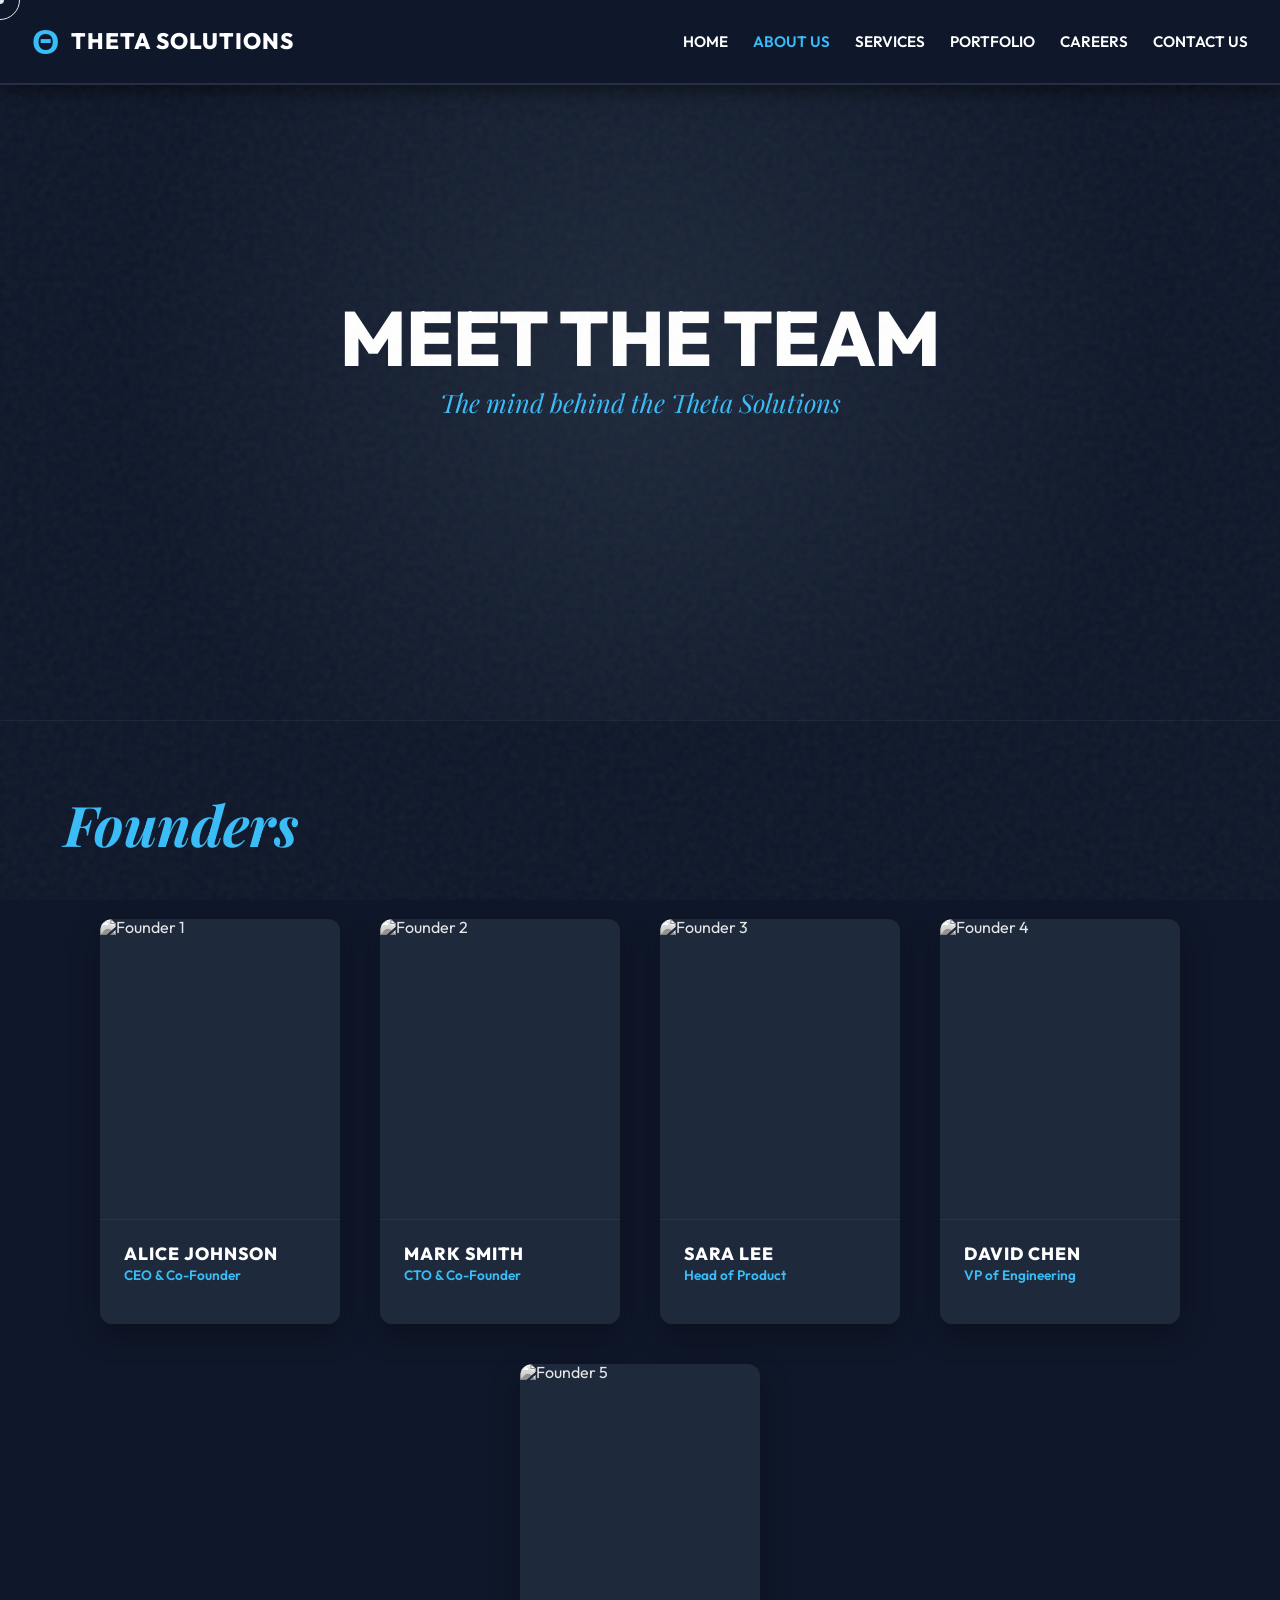
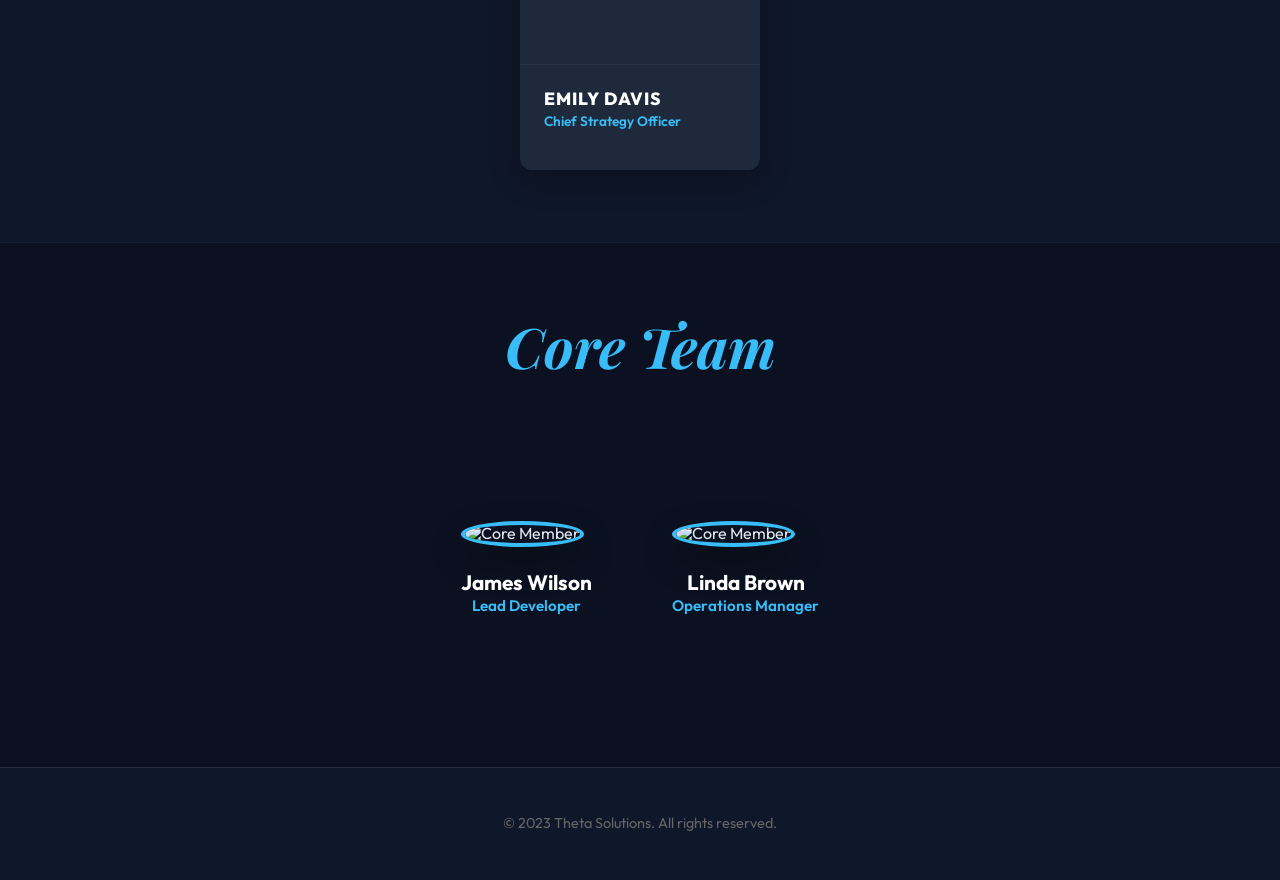
==== commit bac6d5ee: "Update About-us.html" ====
--- a/About-us.html
+++ b/About-us.html
@@ -250,8 +250,8 @@
         
         <nav>
             <ul>
-                <li><a href="#" style="color: var(--accent-color);">Home</a></li>
-                <li><a href="About-us.html">About Us</a></li>
+                <li><a href="index.html">Home</a></li>
+                <li><a href="About-us.html" style="color: var(--accent-color);">About Us</a></li>
                 <li><a href="Services.html">Services</a></li>
                 <li><a href="Portfolio.html">Portfolio</a></li>
                 <li><a href="Careers.html">Careers</a></li>
